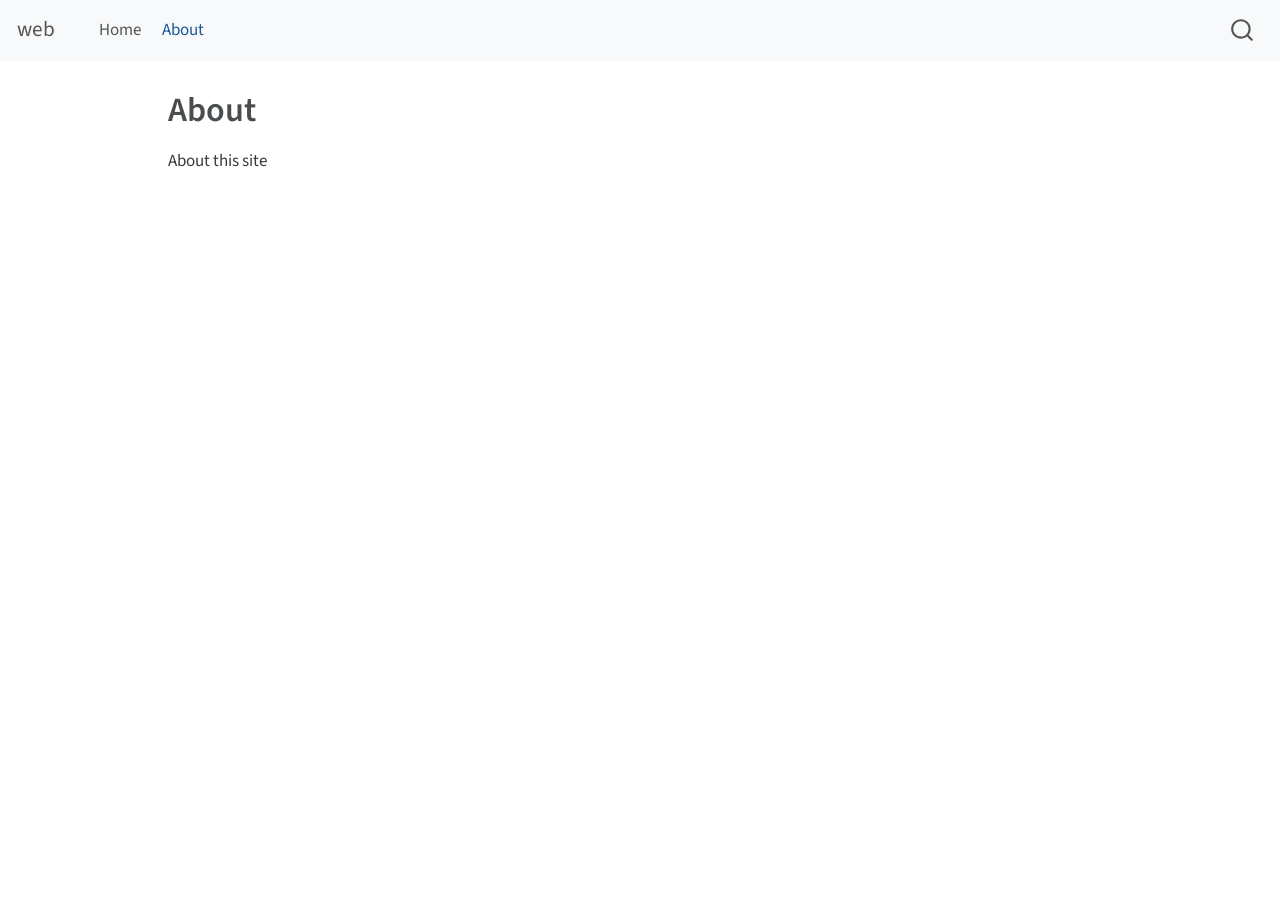
==== docs/about.html @ 11f4a7a4 "🎉 First commit" ====
<!DOCTYPE html>
<html xmlns="http://www.w3.org/1999/xhtml" lang="en" xml:lang="en"><head>

<meta charset="utf-8">
<meta name="generator" content="quarto-1.3.450">

<meta name="viewport" content="width=device-width, initial-scale=1.0, user-scalable=yes">


<title>web - About</title>
<style>
code{white-space: pre-wrap;}
span.smallcaps{font-variant: small-caps;}
div.columns{display: flex; gap: min(4vw, 1.5em);}
div.column{flex: auto; overflow-x: auto;}
div.hanging-indent{margin-left: 1.5em; text-indent: -1.5em;}
ul.task-list{list-style: none;}
ul.task-list li input[type="checkbox"] {
  width: 0.8em;
  margin: 0 0.8em 0.2em -1em; /* quarto-specific, see https://github.com/quarto-dev/quarto-cli/issues/4556 */ 
  vertical-align: middle;
}
</style>


<script src="site_libs/quarto-nav/quarto-nav.js"></script>
<script src="site_libs/quarto-nav/headroom.min.js"></script>
<script src="site_libs/clipboard/clipboard.min.js"></script>
<script src="site_libs/quarto-search/autocomplete.umd.js"></script>
<script src="site_libs/quarto-search/fuse.min.js"></script>
<script src="site_libs/quarto-search/quarto-search.js"></script>
<meta name="quarto:offset" content="./">
<script src="site_libs/quarto-html/quarto.js"></script>
<script src="site_libs/quarto-html/popper.min.js"></script>
<script src="site_libs/quarto-html/tippy.umd.min.js"></script>
<script src="site_libs/quarto-html/anchor.min.js"></script>
<link href="site_libs/quarto-html/tippy.css" rel="stylesheet">
<link href="site_libs/quarto-html/quarto-syntax-highlighting.css" rel="stylesheet" id="quarto-text-highlighting-styles">
<script src="site_libs/bootstrap/bootstrap.min.js"></script>
<link href="site_libs/bootstrap/bootstrap-icons.css" rel="stylesheet">
<link href="site_libs/bootstrap/bootstrap.min.css" rel="stylesheet" id="quarto-bootstrap" data-mode="light">
<script id="quarto-search-options" type="application/json">{
  "location": "navbar",
  "copy-button": false,
  "collapse-after": 3,
  "panel-placement": "end",
  "type": "overlay",
  "limit": 20,
  "language": {
    "search-no-results-text": "No results",
    "search-matching-documents-text": "matching documents",
    "search-copy-link-title": "Copy link to search",
    "search-hide-matches-text": "Hide additional matches",
    "search-more-match-text": "more match in this document",
    "search-more-matches-text": "more matches in this document",
    "search-clear-button-title": "Clear",
    "search-detached-cancel-button-title": "Cancel",
    "search-submit-button-title": "Submit",
    "search-label": "Search"
  }
}</script>


<link rel="stylesheet" href="styles.css">
</head>

<body class="nav-fixed">

<div id="quarto-search-results"></div>
  <header id="quarto-header" class="headroom fixed-top">
    <nav class="navbar navbar-expand-lg navbar-dark ">
      <div class="navbar-container container-fluid">
      <div class="navbar-brand-container">
    <a class="navbar-brand" href="./index.html">
    <span class="navbar-title">web</span>
    </a>
  </div>
            <div id="quarto-search" class="" title="Search"></div>
          <button class="navbar-toggler" type="button" data-bs-toggle="collapse" data-bs-target="#navbarCollapse" aria-controls="navbarCollapse" aria-expanded="false" aria-label="Toggle navigation" onclick="if (window.quartoToggleHeadroom) { window.quartoToggleHeadroom(); }">
  <span class="navbar-toggler-icon"></span>
</button>
          <div class="collapse navbar-collapse" id="navbarCollapse">
            <ul class="navbar-nav navbar-nav-scroll me-auto">
  <li class="nav-item">
    <a class="nav-link" href="./index.html" rel="" target="">
 <span class="menu-text">Home</span></a>
  </li>  
  <li class="nav-item">
    <a class="nav-link active" href="./about.html" rel="" target="" aria-current="page">
 <span class="menu-text">About</span></a>
  </li>  
</ul>
            <div class="quarto-navbar-tools ms-auto">
</div>
          </div> <!-- /navcollapse -->
      </div> <!-- /container-fluid -->
    </nav>
</header>
<!-- content -->
<div id="quarto-content" class="quarto-container page-columns page-rows-contents page-layout-article page-navbar">
<!-- sidebar -->
<!-- margin-sidebar -->
    <div id="quarto-margin-sidebar" class="sidebar margin-sidebar">
        
    </div>
<!-- main -->
<main class="content" id="quarto-document-content">

<header id="title-block-header" class="quarto-title-block default">
<div class="quarto-title">
<h1 class="title">About</h1>
</div>



<div class="quarto-title-meta">

    
  
    
  </div>
  

</header>

<p>About this site</p>



</main> <!-- /main -->
<script id="quarto-html-after-body" type="application/javascript">
window.document.addEventListener("DOMContentLoaded", function (event) {
  const toggleBodyColorMode = (bsSheetEl) => {
    const mode = bsSheetEl.getAttribute("data-mode");
    const bodyEl = window.document.querySelector("body");
    if (mode === "dark") {
      bodyEl.classList.add("quarto-dark");
      bodyEl.classList.remove("quarto-light");
    } else {
      bodyEl.classList.add("quarto-light");
      bodyEl.classList.remove("quarto-dark");
    }
  }
  const toggleBodyColorPrimary = () => {
    const bsSheetEl = window.document.querySelector("link#quarto-bootstrap");
    if (bsSheetEl) {
      toggleBodyColorMode(bsSheetEl);
    }
  }
  toggleBodyColorPrimary();  
  const icon = "";
  const anchorJS = new window.AnchorJS();
  anchorJS.options = {
    placement: 'right',
    icon: icon
  };
  anchorJS.add('.anchored');
  const isCodeAnnotation = (el) => {
    for (const clz of el.classList) {
      if (clz.startsWith('code-annotation-')) {                     
        return true;
      }
    }
    return false;
  }
  const clipboard = new window.ClipboardJS('.code-copy-button', {
    text: function(trigger) {
      const codeEl = trigger.previousElementSibling.cloneNode(true);
      for (const childEl of codeEl.children) {
        if (isCodeAnnotation(childEl)) {
          childEl.remove();
        }
      }
      return codeEl.innerText;
    }
  });
  clipboard.on('success', function(e) {
    // button target
    const button = e.trigger;
    // don't keep focus
    button.blur();
    // flash "checked"
    button.classList.add('code-copy-button-checked');
    var currentTitle = button.getAttribute("title");
    button.setAttribute("title", "Copied!");
    let tooltip;
    if (window.bootstrap) {
      button.setAttribute("data-bs-toggle", "tooltip");
      button.setAttribute("data-bs-placement", "left");
      button.setAttribute("data-bs-title", "Copied!");
      tooltip = new bootstrap.Tooltip(button, 
        { trigger: "manual", 
          customClass: "code-copy-button-tooltip",
          offset: [0, -8]});
      tooltip.show();    
    }
    setTimeout(function() {
      if (tooltip) {
        tooltip.hide();
        button.removeAttribute("data-bs-title");
        button.removeAttribute("data-bs-toggle");
        button.removeAttribute("data-bs-placement");
      }
      button.setAttribute("title", currentTitle);
      button.classList.remove('code-copy-button-checked');
    }, 1000);
    // clear code selection
    e.clearSelection();
  });
  function tippyHover(el, contentFn) {
    const config = {
      allowHTML: true,
      content: contentFn,
      maxWidth: 500,
      delay: 100,
      arrow: false,
      appendTo: function(el) {
          return el.parentElement;
      },
      interactive: true,
      interactiveBorder: 10,
      theme: 'quarto',
      placement: 'bottom-start'
    };
    window.tippy(el, config); 
  }
  const noterefs = window.document.querySelectorAll('a[role="doc-noteref"]');
  for (var i=0; i<noterefs.length; i++) {
    const ref = noterefs[i];
    tippyHover(ref, function() {
      // use id or data attribute instead here
      let href = ref.getAttribute('data-footnote-href') || ref.getAttribute('href');
      try { href = new URL(href).hash; } catch {}
      const id = href.replace(/^#\/?/, "");
      const note = window.document.getElementById(id);
      return note.innerHTML;
    });
  }
      let selectedAnnoteEl;
      const selectorForAnnotation = ( cell, annotation) => {
        let cellAttr = 'data-code-cell="' + cell + '"';
        let lineAttr = 'data-code-annotation="' +  annotation + '"';
        const selector = 'span[' + cellAttr + '][' + lineAttr + ']';
        return selector;
      }
      const selectCodeLines = (annoteEl) => {
        const doc = window.document;
        const targetCell = annoteEl.getAttribute("data-target-cell");
        const targetAnnotation = annoteEl.getAttribute("data-target-annotation");
        const annoteSpan = window.document.querySelector(selectorForAnnotation(targetCell, targetAnnotation));
        const lines = annoteSpan.getAttribute("data-code-lines").split(",");
        const lineIds = lines.map((line) => {
          return targetCell + "-" + line;
        })
        let top = null;
        let height = null;
        let parent = null;
        if (lineIds.length > 0) {
            //compute the position of the single el (top and bottom and make a div)
            const el = window.document.getElementById(lineIds[0]);
            top = el.offsetTop;
            height = el.offsetHeight;
            parent = el.parentElement.parentElement;
          if (lineIds.length > 1) {
            const lastEl = window.document.getElementById(lineIds[lineIds.length - 1]);
            const bottom = lastEl.offsetTop + lastEl.offsetHeight;
            height = bottom - top;
          }
          if (top !== null && height !== null && parent !== null) {
            // cook up a div (if necessary) and position it 
            let div = window.document.getElementById("code-annotation-line-highlight");
            if (div === null) {
              div = window.document.createElement("div");
              div.setAttribute("id", "code-annotation-line-highlight");
              div.style.position = 'absolute';
              parent.appendChild(div);
            }
            div.style.top = top - 2 + "px";
            div.style.height = height + 4 + "px";
            let gutterDiv = window.document.getElementById("code-annotation-line-highlight-gutter");
            if (gutterDiv === null) {
              gutterDiv = window.document.createElement("div");
              gutterDiv.setAttribute("id", "code-annotation-line-highlight-gutter");
              gutterDiv.style.position = 'absolute';
              const codeCell = window.document.getElementById(targetCell);
              const gutter = codeCell.querySelector('.code-annotation-gutter');
              gutter.appendChild(gutterDiv);
            }
            gutterDiv.style.top = top - 2 + "px";
            gutterDiv.style.height = height + 4 + "px";
          }
          selectedAnnoteEl = annoteEl;
        }
      };
      const unselectCodeLines = () => {
        const elementsIds = ["code-annotation-line-highlight", "code-annotation-line-highlight-gutter"];
        elementsIds.forEach((elId) => {
          const div = window.document.getElementById(elId);
          if (div) {
            div.remove();
          }
        });
        selectedAnnoteEl = undefined;
      };
      // Attach click handler to the DT
      const annoteDls = window.document.querySelectorAll('dt[data-target-cell]');
      for (const annoteDlNode of annoteDls) {
        annoteDlNode.addEventListener('click', (event) => {
          const clickedEl = event.target;
          if (clickedEl !== selectedAnnoteEl) {
            unselectCodeLines();
            const activeEl = window.document.querySelector('dt[data-target-cell].code-annotation-active');
            if (activeEl) {
              activeEl.classList.remove('code-annotation-active');
            }
            selectCodeLines(clickedEl);
            clickedEl.classList.add('code-annotation-active');
          } else {
            // Unselect the line
            unselectCodeLines();
            clickedEl.classList.remove('code-annotation-active');
          }
        });
      }
  const findCites = (el) => {
    const parentEl = el.parentElement;
    if (parentEl) {
      const cites = parentEl.dataset.cites;
      if (cites) {
        return {
          el,
          cites: cites.split(' ')
        };
      } else {
        return findCites(el.parentElement)
      }
    } else {
      return undefined;
    }
  };
  var bibliorefs = window.document.querySelectorAll('a[role="doc-biblioref"]');
  for (var i=0; i<bibliorefs.length; i++) {
    const ref = bibliorefs[i];
    const citeInfo = findCites(ref);
    if (citeInfo) {
      tippyHover(citeInfo.el, function() {
        var popup = window.document.createElement('div');
        citeInfo.cites.forEach(function(cite) {
          var citeDiv = window.document.createElement('div');
          citeDiv.classList.add('hanging-indent');
          citeDiv.classList.add('csl-entry');
          var biblioDiv = window.document.getElementById('ref-' + cite);
          if (biblioDiv) {
            citeDiv.innerHTML = biblioDiv.innerHTML;
          }
          popup.appendChild(citeDiv);
        });
        return popup.innerHTML;
      });
    }
  }
});
</script>
</div> <!-- /content -->



</body></html>
---- docs/site_libs/quarto-html/tippy.css ----
.tippy-box[data-animation=fade][data-state=hidden]{opacity:0}[data-tippy-root]{max-width:calc(100vw - 10px)}.tippy-box{position:relative;background-color:#333;color:#fff;border-radius:4px;font-size:14px;line-height:1.4;white-space:normal;outline:0;transition-property:transform,visibility,opacity}.tippy-box[data-placement^=top]>.tippy-arrow{bottom:0}.tippy-box[data-placement^=top]>.tippy-arrow:before{bottom:-7px;left:0;border-width:8px 8px 0;border-top-color:initial;transform-origin:center top}.tippy-box[data-placement^=bottom]>.tippy-arrow{top:0}.tippy-box[data-placement^=bottom]>.tippy-arrow:before{top:-7px;left:0;border-width:0 8px 8px;border-bottom-color:initial;transform-origin:center bottom}.tippy-box[data-placement^=left]>.tippy-arrow{right:0}.tippy-box[data-placement^=left]>.tippy-arrow:before{border-width:8px 0 8px 8px;border-left-color:initial;right:-7px;transform-origin:center left}.tippy-box[data-placement^=right]>.tippy-arrow{left:0}.tippy-box[data-placement^=right]>.tippy-arrow:before{left:-7px;border-width:8px 8px 8px 0;border-right-color:initial;transform-origin:center right}.tippy-box[data-inertia][data-state=visible]{transition-timing-function:cubic-bezier(.54,1.5,.38,1.11)}.tippy-arrow{width:16px;height:16px;color:#333}.tippy-arrow:before{content:"";position:absolute;border-color:transparent;border-style:solid}.tippy-content{position:relative;padding:5px 9px;z-index:1}
---- docs/site_libs/quarto-html/quarto-syntax-highlighting.css ----
/* quarto syntax highlight colors */
:root {
  --quarto-hl-ot-color: #003B4F;
  --quarto-hl-at-color: #657422;
  --quarto-hl-ss-color: #20794D;
  --quarto-hl-an-color: #5E5E5E;
  --quarto-hl-fu-color: #4758AB;
  --quarto-hl-st-color: #20794D;
  --quarto-hl-cf-color: #003B4F;
  --quarto-hl-op-color: #5E5E5E;
  --quarto-hl-er-color: #AD0000;
  --quarto-hl-bn-color: #AD0000;
  --quarto-hl-al-color: #AD0000;
  --quarto-hl-va-color: #111111;
  --quarto-hl-bu-color: inherit;
  --quarto-hl-ex-color: inherit;
  --quarto-hl-pp-color: #AD0000;
  --quarto-hl-in-color: #5E5E5E;
  --quarto-hl-vs-color: #20794D;
  --quarto-hl-wa-color: #5E5E5E;
  --quarto-hl-do-color: #5E5E5E;
  --quarto-hl-im-color: #00769E;
  --quarto-hl-ch-color: #20794D;
  --quarto-hl-dt-color: #AD0000;
  --quarto-hl-fl-color: #AD0000;
  --quarto-hl-co-color: #5E5E5E;
  --quarto-hl-cv-color: #5E5E5E;
  --quarto-hl-cn-color: #8f5902;
  --quarto-hl-sc-color: #5E5E5E;
  --quarto-hl-dv-color: #AD0000;
  --quarto-hl-kw-color: #003B4F;
}

/* other quarto variables */
:root {
  --quarto-font-monospace: SFMono-Regular, Menlo, Monaco, Consolas, "Liberation Mono", "Courier New", monospace;
}

pre > code.sourceCode > span {
  color: #003B4F;
}

code span {
  color: #003B4F;
}

code.sourceCode > span {
  color: #003B4F;
}

div.sourceCode,
div.sourceCode pre.sourceCode {
  color: #003B4F;
}

code span.ot {
  color: #003B4F;
  font-style: inherit;
}

code span.at {
  color: #657422;
  font-style: inherit;
}

code span.ss {
  color: #20794D;
  font-style: inherit;
}

code span.an {
  color: #5E5E5E;
  font-style: inherit;
}

code span.fu {
  color: #4758AB;
  font-style: inherit;
}

code span.st {
  color: #20794D;
  font-style: inherit;
}

code span.cf {
  color: #003B4F;
  font-style: inherit;
}

code span.op {
  color: #5E5E5E;
  font-style: inherit;
}

code span.er {
  color: #AD0000;
  font-style: inherit;
}

code span.bn {
  color: #AD0000;
  font-style: inherit;
}

code span.al {
  color: #AD0000;
  font-style: inherit;
}

code span.va {
  color: #111111;
  font-style: inherit;
}

code span.bu {
  font-style: inherit;
}

code span.ex {
  font-style: inherit;
}

code span.pp {
  color: #AD0000;
  font-style: inherit;
}

code span.in {
  color: #5E5E5E;
  font-style: inherit;
}

code span.vs {
  color: #20794D;
  font-style: inherit;
}

code span.wa {
  color: #5E5E5E;
  font-style: italic;
}

code span.do {
  color: #5E5E5E;
  font-style: italic;
}

code span.im {
  color: #00769E;
  font-style: inherit;
}

code span.ch {
  color: #20794D;
  font-style: inherit;
}

code span.dt {
  color: #AD0000;
  font-style: inherit;
}

code span.fl {
  color: #AD0000;
  font-style: inherit;
}

code span.co {
  color: #5E5E5E;
  font-style: inherit;
}

code span.cv {
  color: #5E5E5E;
  font-style: italic;
}

code span.cn {
  color: #8f5902;
  font-style: inherit;
}

code span.sc {
  color: #5E5E5E;
  font-style: inherit;
}

code span.dv {
  color: #AD0000;
  font-style: inherit;
}

code span.kw {
  color: #003B4F;
  font-style: inherit;
}

.prevent-inlining {
  content: "</";
}

/*# sourceMappingURL=debc5d5d77c3f9108843748ff7464032.css.map */
---- docs/styles.css ----
/* css styles */
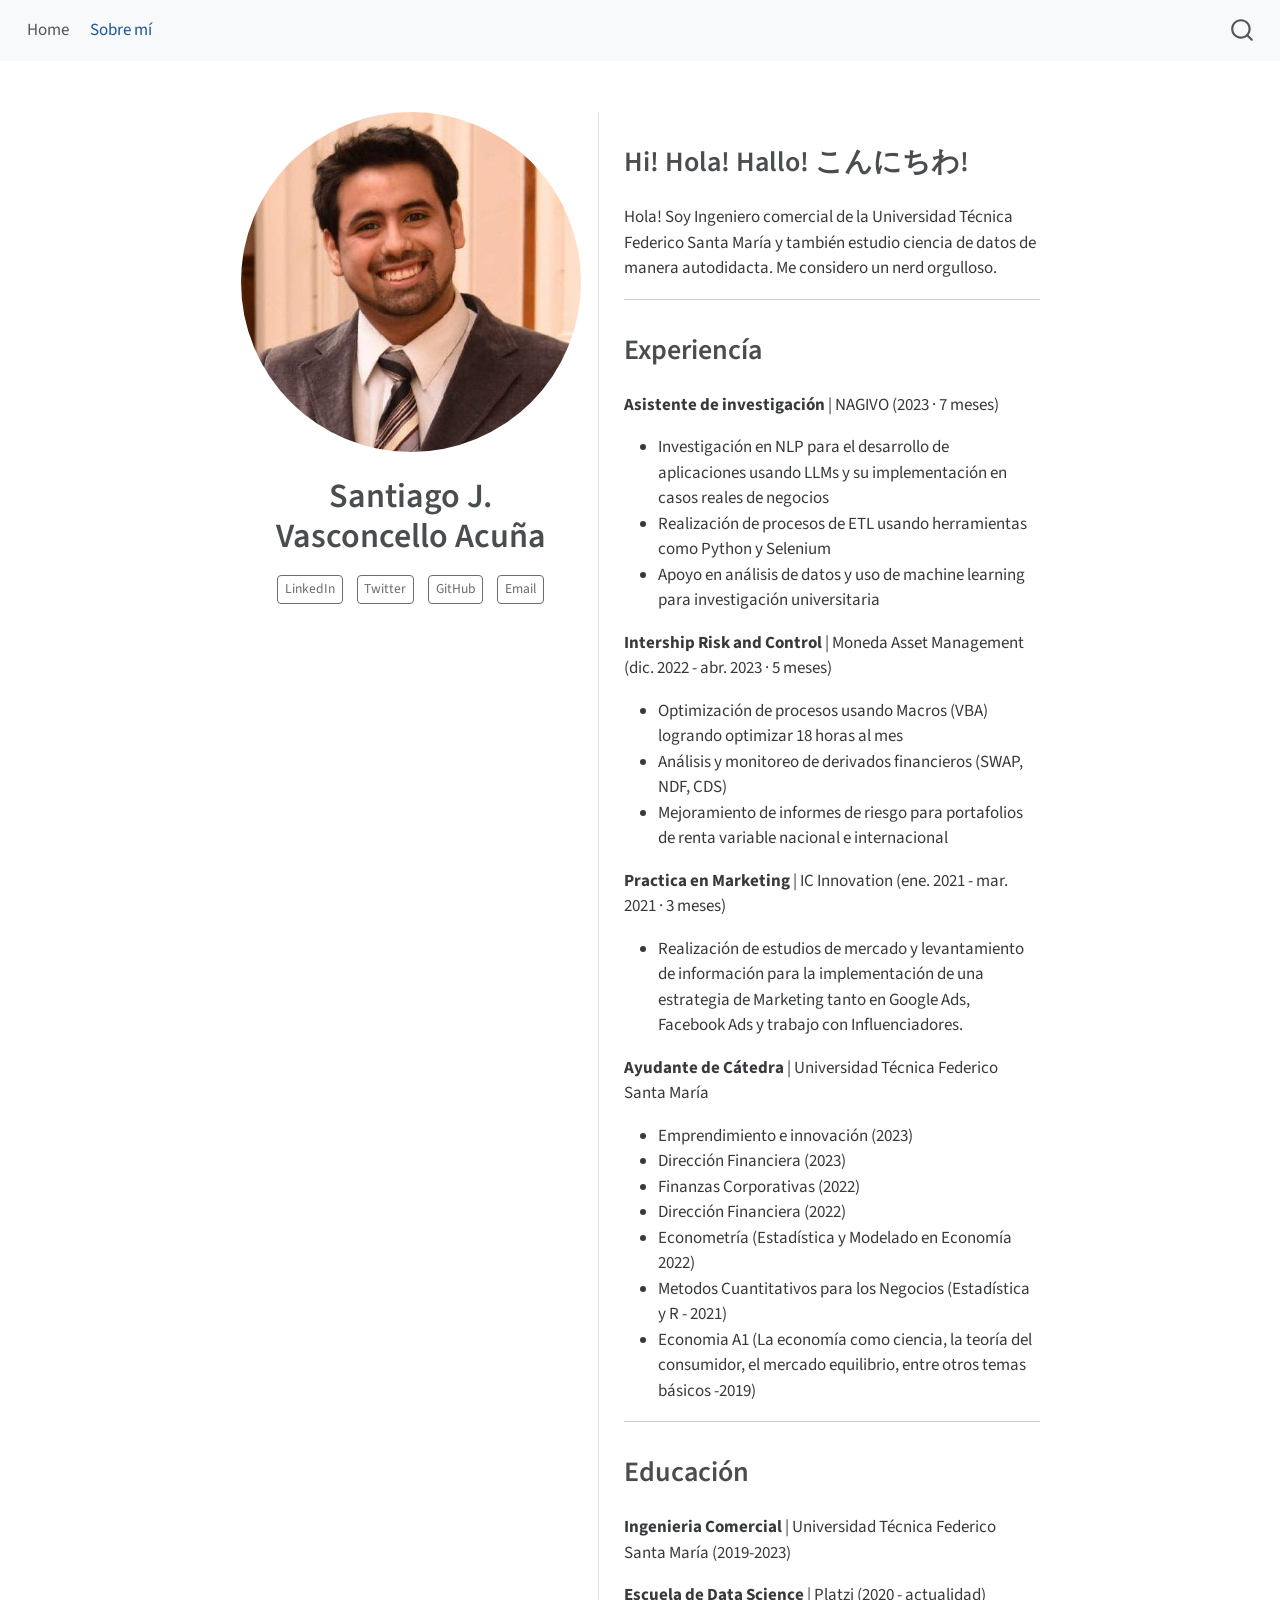
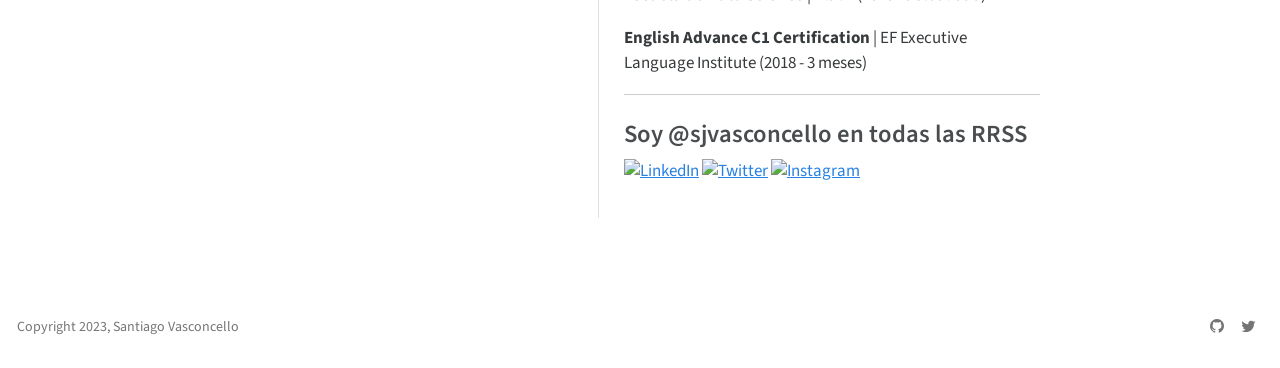
==== commit 6b8b58a3: "✨ Primera version" ====
--- a/docs/about.html
+++ b/docs/about.html
@@ -7,7 +7,7 @@
 <meta name="viewport" content="width=device-width, initial-scale=1.0, user-scalable=yes">
 
 
-<title>web - About</title>
+<title>Santiago J. Vasconcello Acuña</title>
 <style>
 code{white-space: pre-wrap;}
 span.smallcaps{font-variant: small-caps;}
@@ -33,7 +33,6 @@
 <script src="site_libs/quarto-html/quarto.js"></script>
 <script src="site_libs/quarto-html/popper.min.js"></script>
 <script src="site_libs/quarto-html/tippy.umd.min.js"></script>
-<script src="site_libs/quarto-html/anchor.min.js"></script>
 <link href="site_libs/quarto-html/tippy.css" rel="stylesheet">
 <link href="site_libs/quarto-html/quarto-syntax-highlighting.css" rel="stylesheet" id="quarto-text-highlighting-styles">
 <script src="site_libs/bootstrap/bootstrap.min.js"></script>
@@ -64,17 +63,12 @@
 <link rel="stylesheet" href="styles.css">
 </head>
 
-<body class="nav-fixed">
+<body class="nav-fixed fullcontent">
 
 <div id="quarto-search-results"></div>
   <header id="quarto-header" class="headroom fixed-top">
     <nav class="navbar navbar-expand-lg navbar-dark ">
       <div class="navbar-container container-fluid">
-      <div class="navbar-brand-container">
-    <a class="navbar-brand" href="./index.html">
-    <span class="navbar-title">web</span>
-    </a>
-  </div>
             <div id="quarto-search" class="" title="Search"></div>
           <button class="navbar-toggler" type="button" data-bs-toggle="collapse" data-bs-target="#navbarCollapse" aria-controls="navbarCollapse" aria-expanded="false" aria-label="Toggle navigation" onclick="if (window.quartoToggleHeadroom) { window.quartoToggleHeadroom(); }">
   <span class="navbar-toggler-icon"></span>
@@ -87,7 +81,7 @@
   </li>  
   <li class="nav-item">
     <a class="nav-link active" href="./about.html" rel="" target="" aria-current="page">
- <span class="menu-text">About</span></a>
+ <span class="menu-text">Sobre mí</span></a>
   </li>  
 </ul>
             <div class="quarto-navbar-tools ms-auto">
@@ -100,34 +94,86 @@
 <div id="quarto-content" class="quarto-container page-columns page-rows-contents page-layout-article page-navbar">
 <!-- sidebar -->
 <!-- margin-sidebar -->
-    <div id="quarto-margin-sidebar" class="sidebar margin-sidebar">
-        
-    </div>
+    
 <!-- main -->
-<main class="content" id="quarto-document-content">
-
+<div class="quarto-about-trestles">
+  <div class="about-entity">
+    <img src="img/santiago_vasconcello.jpg" class="about-image
+  round " style="height: 20em; width: 20em;">
 <header id="title-block-header" class="quarto-title-block default">
 <div class="quarto-title">
-<h1 class="title">About</h1>
+<h1 class="title">Santiago J. Vasconcello Acuña</h1>
 </div>
-
-
-
 <div class="quarto-title-meta">
-
-    
-  
-    
   </div>
-  
-
 </header>
-
-<p>About this site</p>
-
-
-
-</main> <!-- /main -->
+    <div class="about-links">
+  <a href="https://www.linkedin.com/in/sjvasconcello/" class="about-link" rel="" target="">
+     <span class="about-link-text">LinkedIn</span>
+  </a>
+  <a href="https://twitter.com/sjvasconcello" class="about-link" rel="" target="">
+     <span class="about-link-text">Twitter</span>
+  </a>
+  <a href="https://github.com/sjvasconcello" class="about-link" rel="" target="">
+     <span class="about-link-text">GitHub</span>
+  </a>
+  <a href="/santiago.vasconcello@usm.cl" class="about-link" rel="" target="">
+     <span class="about-link-text">Email</span>
+  </a>
+</div>
+  </div>
+  <div class="about-contents"><main class="content" id="quarto-document-content">
+<section id="hi-hola-hallo-こんにちわ" class="level2">
+<h2 data-anchor-id="hi-hola-hallo-こんにちわ">Hi! Hola! Hallo! こんにちわ!</h2>
+<p>Hola! Soy Ingeniero comercial de la Universidad Técnica Federico Santa María y también estudio ciencia de datos de manera autodidacta. Me considero un nerd orgulloso.</p>
+<hr>
+</section>
+<section id="experiencía" class="level2">
+<h2 data-anchor-id="experiencía">Experiencía</h2>
+<p><strong>Asistente de investigación</strong> | NAGIVO (2023 · 7 meses)</p>
+<ul>
+<li>Investigación en NLP para el desarrollo de aplicaciones usando LLMs y su implementación en casos reales de negocios</li>
+<li>Realización de procesos de ETL usando herramientas como Python y Selenium</li>
+<li>Apoyo en análisis de datos y uso de machine learning para investigación universitaria</li>
+</ul>
+<p><strong>Intership Risk and Control</strong> | Moneda Asset Management (dic. 2022 - abr. 2023 · 5 meses)</p>
+<ul>
+<li>Optimización de procesos usando Macros (VBA) logrando optimizar 18 horas al mes</li>
+<li>Análisis y monitoreo de derivados financieros (SWAP, NDF, CDS)</li>
+<li>Mejoramiento de informes de riesgo para portafolios de renta variable nacional e internacional</li>
+</ul>
+<p><strong>Practica en Marketing</strong> | IC Innovation (ene. 2021 - mar. 2021 · 3 meses)</p>
+<ul>
+<li>Realización de estudios de mercado y levantamiento de información para la implementación de una estrategia de Marketing tanto en Google Ads, Facebook Ads y trabajo con Influenciadores.</li>
+</ul>
+<p><strong>Ayudante de Cátedra</strong> | Universidad Técnica Federico Santa María</p>
+<ul>
+<li>Emprendimiento e innovación (2023)</li>
+<li>Dirección Financiera (2023)</li>
+<li>Finanzas Corporativas (2022)</li>
+<li>Dirección Financiera (2022)</li>
+<li>Econometría (Estadística y Modelado en Economía 2022)</li>
+<li>Metodos Cuantitativos para los Negocios (Estadística y R - 2021)</li>
+<li>Economia A1 (La economía como ciencia, la teoría del consumidor, el mercado equilibrio, entre otros temas básicos -2019)</li>
+</ul>
+<hr>
+</section>
+<section id="educación" class="level2">
+<h2 data-anchor-id="educación">Educación</h2>
+<p><strong>Ingenieria Comercial</strong> | Universidad Técnica Federico Santa María (2019-2023)</p>
+<p><strong>Escuela de Data Science</strong> | Platzi (2020 - actualidad)</p>
+<p><strong>English Advance C1 Certification</strong> | EF Executive Language Institute (2018 - 3 meses)</p>
+<hr>
+<section id="soy-sjvasconcello-en-todas-las-rrss" class="level3">
+<h3 data-anchor-id="soy-sjvasconcello-en-todas-las-rrss">Soy <span class="citation" data-cites="sjvasconcello">@sjvasconcello</span> en todas las RRSS</h3>
+<p><a href="https://www.linkedin.com/in/sjvasconcello/"><img src="https://img.shields.io/badge/sjvasconcello-%230077B5.svg?style=for-the-badge&amp;logo=linkedin&amp;logoColor=white" class="img-fluid" alt="LinkedIn"></a> <a href="https://twitter.com/sjvasconcello"><img src="https://img.shields.io/badge/sjvasconcello-%231DA1F2.svg?style=for-the-badge&amp;logo=Twitter&amp;logoColor=white" class="img-fluid" alt="Twitter"></a> <a href="https://www.instagram.com/sjvasconcello"><img src="https://img.shields.io/badge/sjvasconcello-%23E4405F.svg?style=for-the-badge&amp;logo=Instagram&amp;logoColor=white" class="img-fluid" alt="Instagram"></a></p>
+
+
+</section>
+</section>
+<a onclick="window.scrollTo(0, 0); return false;" role="button" id="quarto-back-to-top"><i class="bi bi-arrow-up"></i> Back to top</a></main></div>
+</div>
+ <!-- /main -->
 <script id="quarto-html-after-body" type="application/javascript">
 window.document.addEventListener("DOMContentLoaded", function (event) {
   const toggleBodyColorMode = (bsSheetEl) => {
@@ -148,13 +194,6 @@
     }
   }
   toggleBodyColorPrimary();  
-  const icon = "";
-  const anchorJS = new window.AnchorJS();
-  anchorJS.options = {
-    placement: 'right',
-    icon: icon
-  };
-  anchorJS.add('.anchored');
   const isCodeAnnotation = (el) => {
     for (const clz of el.classList) {
       if (clz.startsWith('code-annotation-')) {                     
@@ -362,6 +401,30 @@
 });
 </script>
 </div> <!-- /content -->
+<footer class="footer">
+  <div class="nav-footer">
+    <div class="nav-footer-left">Copyright 2023, Santiago Vasconcello</div>   
+    <div class="nav-footer-center">
+      &nbsp;
+    </div>
+    <div class="nav-footer-right">
+      <ul class="footer-items list-unstyled">
+    <li class="nav-item compact">
+    <a class="nav-link" href="https://github.com/sjvasconcello">
+      <i class="bi bi-github" role="img">
+</i> 
+    </a>
+  </li>  
+    <li class="nav-item compact">
+    <a class="nav-link" href="https://twitter.com/sjvasconcello">
+      <i class="bi bi-twitter" role="img">
+</i> 
+    </a>
+  </li>  
+</ul>
+    </div>
+  </div>
+</footer>
 
 
 
